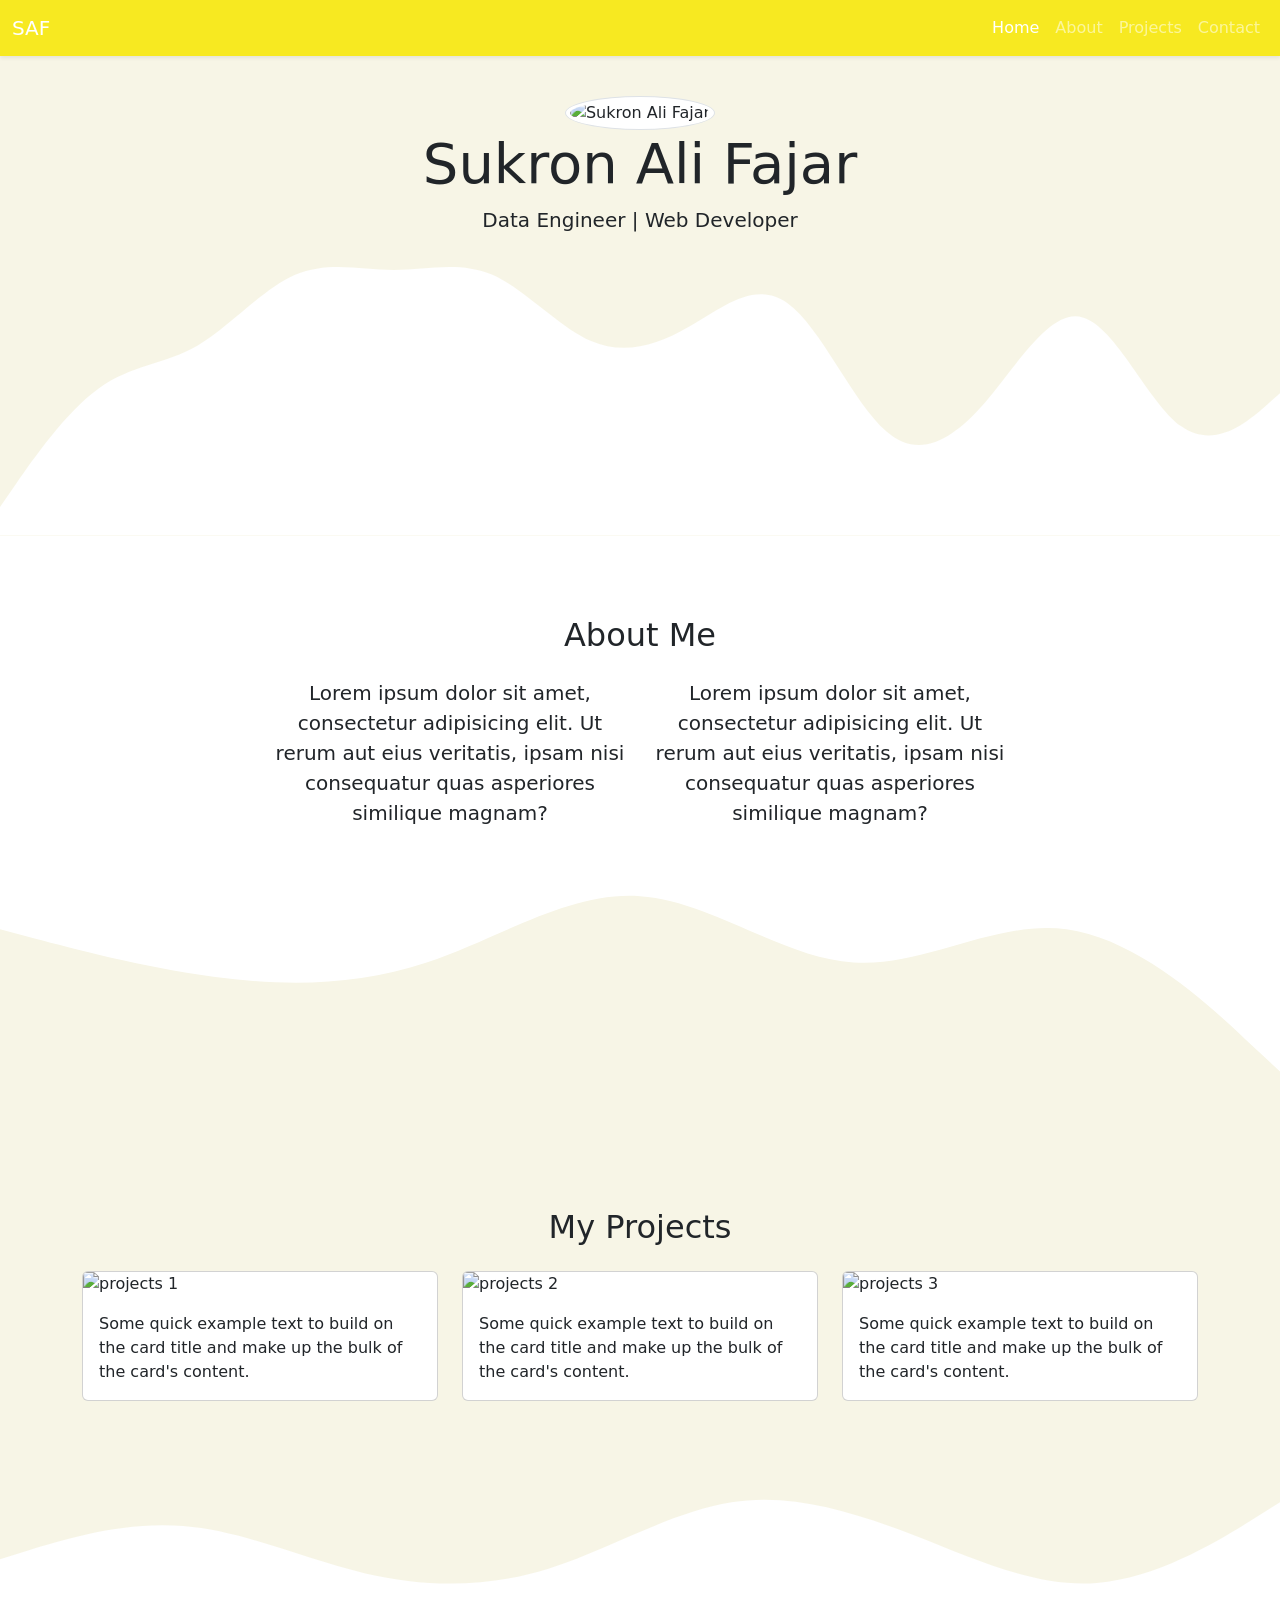
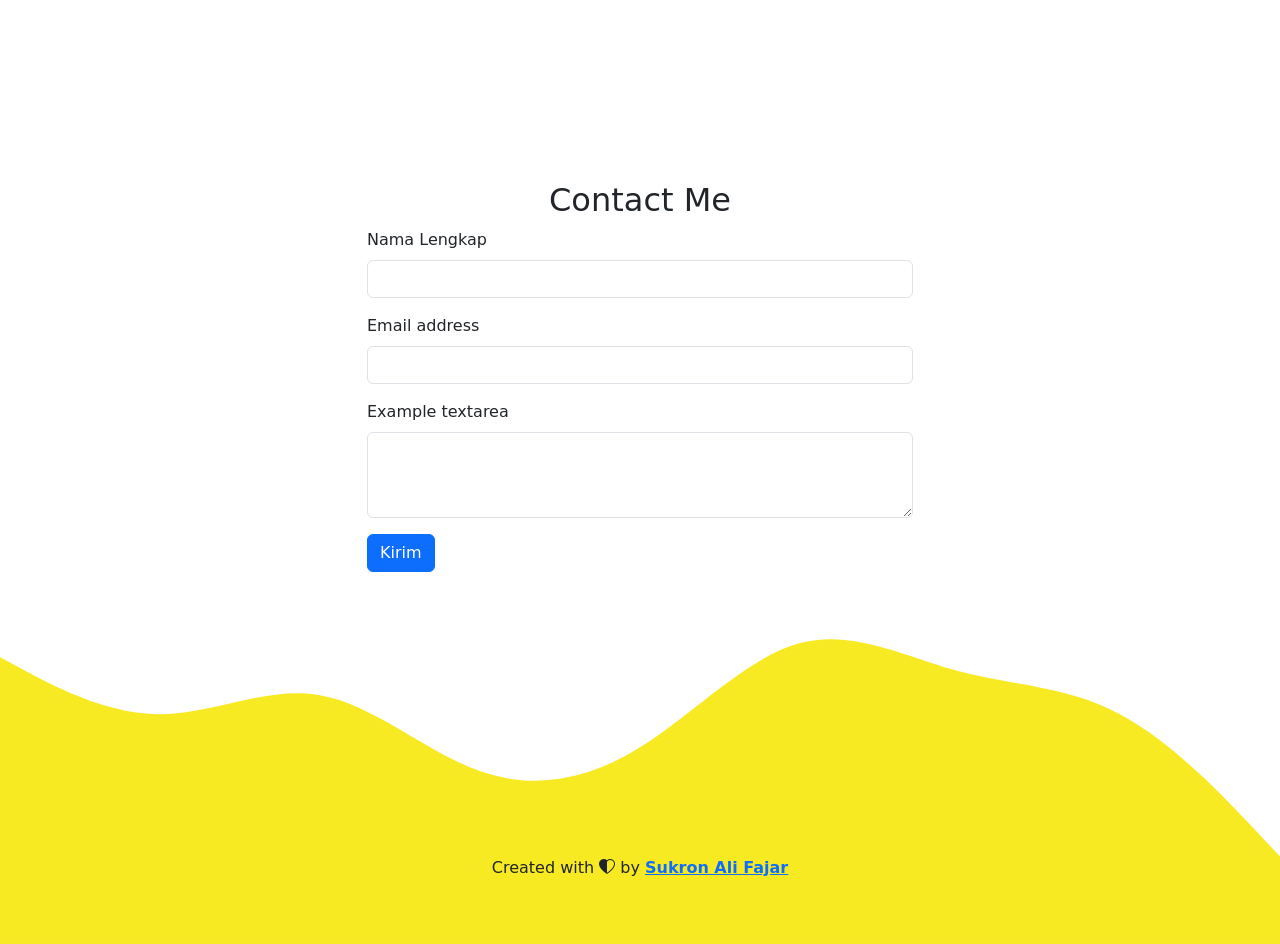
==== index.html @ bf6272d0 "first commit" ====
<!DOCTYPE html>
<html lang="en">
  <head>
    <!-- Required meta tags -->
    <meta charset="utf-8" />
    <meta name="viewport" content="width=device-width, initial-scale=1" />

    <!-- Bootstrap CSS -->
    <link href="https://cdn.jsdelivr.net/npm/bootstrap@5.0.0-beta2/dist/css/bootstrap.min.css" rel="stylesheet" integrity="sha384-BmbxuPwQa2lc/FVzBcNJ7UAyJxM6wuqIj61tLrc4wSX0szH/Ev+nYRRuWlolflfl" crossorigin="anonymous" />
    <!-- Bootstrap Icon -->
    <link rel="stylesheet" href="https://cdn.jsdelivr.net/npm/bootstrap-icons@1.4.0/font/bootstrap-icons.css" />
    <!-- My CSS -->
    <link rel="stylesheet" href="style.css" />
    <title>SAF Portofolio</title>
  </head>
  <body id="home">
    <!-- Navbar -->
    <nav class="navbar navbar-expand-lg navbar-dark fixed-top shadow-sm" style="background-color: #f7e80ee8">
      <div class="container-fluid">
        <a class="navbar-brand" href="#">SAF</a>
        <button class="navbar-toggler" type="button" data-bs-toggle="collapse" data-bs-target="#navbarNav" aria-controls="navbarNav" aria-expanded="false" aria-label="Toggle navigation">
          <span class="navbar-toggler-icon"></span>
        </button>
        <div class="collapse navbar-collapse" id="navbarNav">
          <ul class="navbar-nav ms-auto">
            <li class="nav-item">
              <a class="nav-link active" aria-current="page" href="#home">Home</a>
            </li>
            <li class="nav-item">
              <a class="nav-link" href="#about">About</a>
            </li>
            <li class="nav-item">
              <a class="nav-link" href="#projects">Projects</a>
            </li>
            <li class="nav-item">
              <a class="nav-link" href="#contact">Contact</a>
            </li>
          </ul>
        </div>
      </div>
    </nav>
    <!-- Akhir Navbar -->

    <!-- Jumbroton -->
    <section class="jumbotron text-center">
      <img src="Img/profile.jpg" alt="Sukron Ali Fajar" width="200" class="rounded-circle img-thumbnail" />
      <h1 class="display-4">Sukron Ali Fajar</h1>
      <p class="lead">Data Engineer | Web Developer</p>
      <svg xmlns="http://www.w3.org/2000/svg" viewBox="0 0 1440 320">
        <path
          fill="#ffff"
          fill-opacity="1"
          d="M0,288L18.5,261.3C36.9,235,74,181,111,154.7C147.7,128,185,128,222,106.7C258.5,85,295,43,332,26.7C369.2,11,406,21,443,21.3C480,21,517,11,554,26.7C590.8,43,628,85,665,101.3C701.5,117,738,107,775,85.3C812.3,64,849,32,886,58.7C923.1,85,960,171,997,202.7C1033.8,235,1071,213,1108,170.7C1144.6,128,1182,64,1218,74.7C1255.4,85,1292,171,1329,197.3C1366.2,224,1403,192,1422,176L1440,160L1440,320L1421.5,320C1403.1,320,1366,320,1329,320C1292.3,320,1255,320,1218,320C1181.5,320,1145,320,1108,320C1070.8,320,1034,320,997,320C960,320,923,320,886,320C849.2,320,812,320,775,320C738.5,320,702,320,665,320C627.7,320,591,320,554,320C516.9,320,480,320,443,320C406.2,320,369,320,332,320C295.4,320,258,320,222,320C184.6,320,148,320,111,320C73.8,320,37,320,18,320L0,320Z"
        ></path>
      </svg>
    </section>
    <!-- Jumbroton Akhrir -->

    <!-- About -->
    <section id="about">
      <div class="container">
        <div class="row text-center mb-3">
          <div class="col">
            <h2>About Me</h2>
          </div>
        </div>
        <div class="row justify-content-center fs-5 text-center">
          <div class="col-md-4">
            <p>Lorem ipsum dolor sit amet, consectetur adipisicing elit. Ut rerum aut eius veritatis, ipsam nisi consequatur quas asperiores similique magnam?</p>
          </div>
          <div class="col-md-4">
            <p>Lorem ipsum dolor sit amet, consectetur adipisicing elit. Ut rerum aut eius veritatis, ipsam nisi consequatur quas asperiores similique magnam?</p>
          </div>
        </div>
      </div>

      <svg xmlns="http://www.w3.org/2000/svg" viewBox="0 0 1440 320">
        <path
          fill="#f7f5e6"
          fill-opacity="1"
          d="M0,96L40,106.7C80,117,160,139,240,149.3C320,160,400,160,480,133.3C560,107,640,53,720,58.7C800,64,880,128,960,133.3C1040,139,1120,85,1200,96C1280,107,1360,181,1400,218.7L1440,256L1440,320L1400,320C1360,320,1280,320,1200,320C1120,320,1040,320,960,320C880,320,800,320,720,320C640,320,560,320,480,320C400,320,320,320,240,320C160,320,80,320,40,320L0,320Z"
        ></path>
      </svg>
    </section>
    <!-- Akhir About -->

    <!-- Projects -->
    <section id="projects">
      <div class="container">
        <div class="row">
          <div class="col text-center mb-3">
            <h2>My Projects</h2>
          </div>
        </div>
        <div class="row">
          <div class="col-md-4 mb-3">
            <div class="card">
              <img src="Img/banchees.png" class="card-img-top" alt="projects 1" />
              <div class="card-body">
                <p class="card-text">Some quick example text to build on the card title and make up the bulk of the card's content.</p>
              </div>
            </div>
          </div>

          <div class="col-md-4 mb-3">
            <div class="card">
              <img src="Img/banchees.png" class="card-img-top" alt="projects 2" />
              <div class="card-body">
                <p class="card-text">Some quick example text to build on the card title and make up the bulk of the card's content.</p>
              </div>
            </div>
          </div>
          <div class="col-md-4 mb-3">
            <div class="card">
              <img src="Img/banchees.png" class="card-img-top" alt="projects 3" />
              <div class="card-body">
                <p class="card-text">Some quick example text to build on the card title and make up the bulk of the card's content.</p>
              </div>
            </div>
          </div>
        </div>
      </div>
      <svg xmlns="http://www.w3.org/2000/svg" viewBox="0 0 1440 320">
        <path
          fill="#ffff"
          fill-opacity="1"
          d="M0,160L34.3,149.3C68.6,139,137,117,206,122.7C274.3,128,343,160,411,176C480,192,549,192,617,170.7C685.7,149,754,107,823,96C891.4,85,960,107,1029,133.3C1097.1,160,1166,192,1234,186.7C1302.9,181,1371,139,1406,117.3L1440,96L1440,320L1405.7,320C1371.4,320,1303,320,1234,320C1165.7,320,1097,320,1029,320C960,320,891,320,823,320C754.3,320,686,320,617,320C548.6,320,480,320,411,320C342.9,320,274,320,206,320C137.1,320,69,320,34,320L0,320Z"
        ></path>
      </svg>
    </section>
    <!-- Akhir Project -->

    <!-- Contact -->

    <section id="contact">
      <div class="container">
        <div class="row text-center">
          <div class="col">
            <h2>Contact Me</h2>
          </div>
        </div>
        <div class="row justify-content-center">
          <div class="col-6">
            <form name="submit-to-google-sheet">
              <div class="mb-3">
                <label for="name" class="form-label">Nama Lengkap</label>
                <input type="text" class="form-control" id="name" aria-describedby="nama lengkap" name="nama" />
              </div>
              <div class="mb-3">
                <label for="email" class="form-label">Email address</label>
                <input type="email" class="form-control" id="email" aria-describedby="email" name="email" />
              </div>
              <div class="mb-3">
                <label for="pesan" class="form-label">Example textarea</label>
                <textarea class="form-control" id="pesan" rows="3" name="pesan"></textarea>
              </div>

              <button type="submit" class="btn btn-primary">Kirim</button>
            </form>
          </div>
        </div>
      </div>
      <svg xmlns="http://www.w3.org/2000/svg" viewBox="0 0 1440 320">
        <path
          fill="#f7e80ee8"
          fill-opacity="1"
          d="M0,96L30,112C60,128,120,160,180,160C240,160,300,128,360,138.7C420,149,480,203,540,224C600,245,660,235,720,197.3C780,160,840,96,900,80C960,64,1020,96,1080,112C1140,128,1200,128,1260,160C1320,192,1380,256,1410,288L1440,320L1440,320L1410,320C1380,320,1320,320,1260,320C1200,320,1140,320,1080,320C1020,320,960,320,900,320C840,320,780,320,720,320C660,320,600,320,540,320C480,320,420,320,360,320C300,320,240,320,180,320C120,320,60,320,30,320L0,320Z"
        ></path>
      </svg>
    </section>
    <!-- Contact Akhri -->

    <!-- footer -->
    <footer class="text-center pb-5" style="background-color: #f7e80ee8">
      <p>Created with <i class="bi bi-heart-half"></i> by <a href="https://www.instagram.com/sukron.f" class="fw-bold">Sukron Ali Fajar</a></p>
    </footer>

    <!-- Akhir footer -->
    <script src="https://cdn.jsdelivr.net/npm/bootstrap@5.0.0-beta2/dist/js/bootstrap.bundle.min.js" integrity="sha384-b5kHyXgcpbZJO/tY9Ul7kGkf1S0CWuKcCD38l8YkeH8z8QjE0GmW1gYU5S9FOnJ0" crossorigin="anonymous"></script>

    <!-- Option 2: Separate Popper and Bootstrap JS -->
    <!--
    <script src="https://cdn.jsdelivr.net/npm/@popperjs/core@2.6.0/dist/umd/popper.min.js" integrity="sha384-KsvD1yqQ1/1+IA7gi3P0tyJcT3vR+NdBTt13hSJ2lnve8agRGXTTyNaBYmCR/Nwi" crossorigin="anonymous"></script>
    <script src="https://cdn.jsdelivr.net/npm/bootstrap@5.0.0-beta2/dist/js/bootstrap.min.js" integrity="sha384-nsg8ua9HAw1y0W1btsyWgBklPnCUAFLuTMS2G72MMONqmOymq585AcH49TLBQObG" crossorigin="anonymous"></script>
    -->
    <script>
      const scriptURL = "<https://script.google.com/a/macros/student.uksw.edu/s/AKfycbycVsDBk3wT_Bz18pX8VZkDA_0uEOrEy9kIP4uks7bCQbLTOL9DwEVo30F-hDnqKts0/exec>";
      const form = document.forms["submit-to-google-sheet"];

      form.addEventListener("submit", (e) => {
        e.preventDefault();
        fetch(scriptURL, { method: "POST", body: new FormData(form) })
          .then((response) => console.log("Success!", response))
          .catch((error) => console.error("Error!", error.message));
      });
    </script>
  </body>
</html>
---- style.css ----
/* body {
  min-height: 2000px;
} */

.jumbotron {
  padding-top: 6rem;
  background-color: #f7f5e6;
}

#projects {
  background-color: #f7f5e6;
}

section {
  padding-top: 5rem;
}
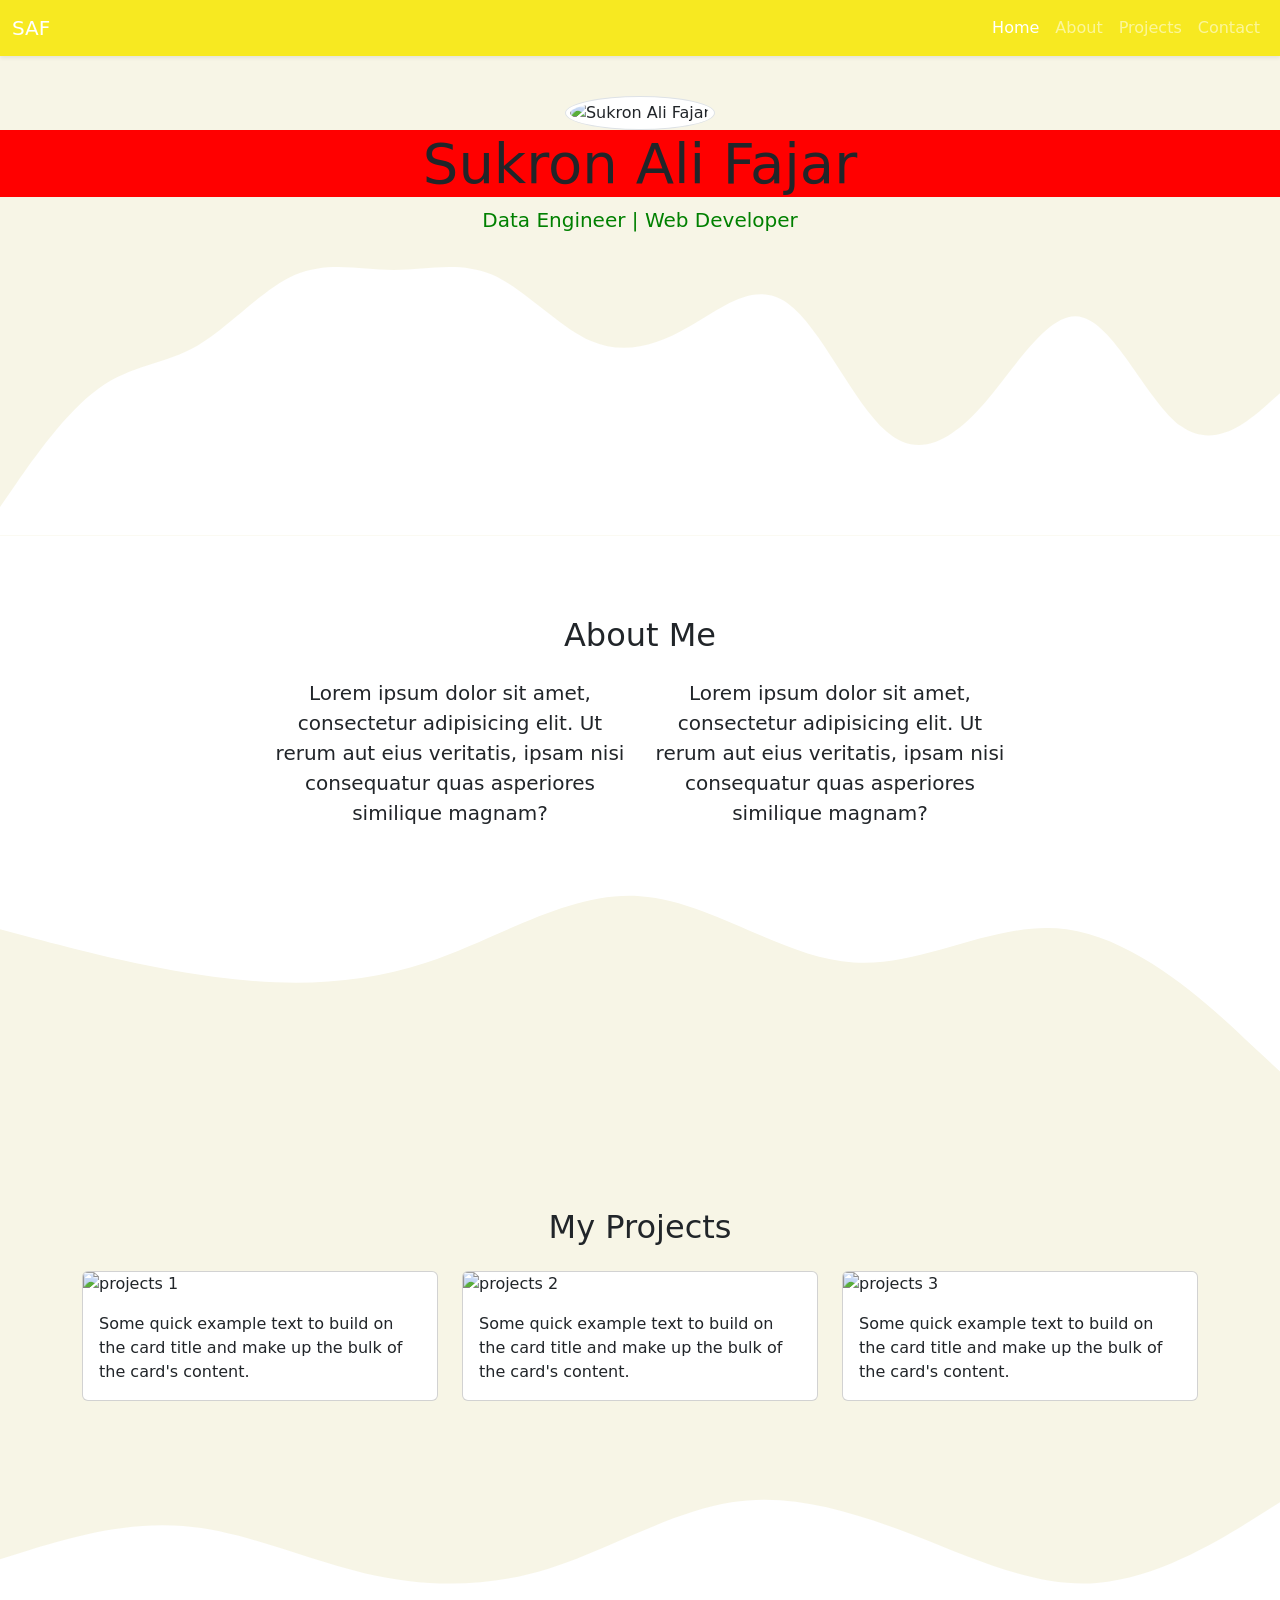
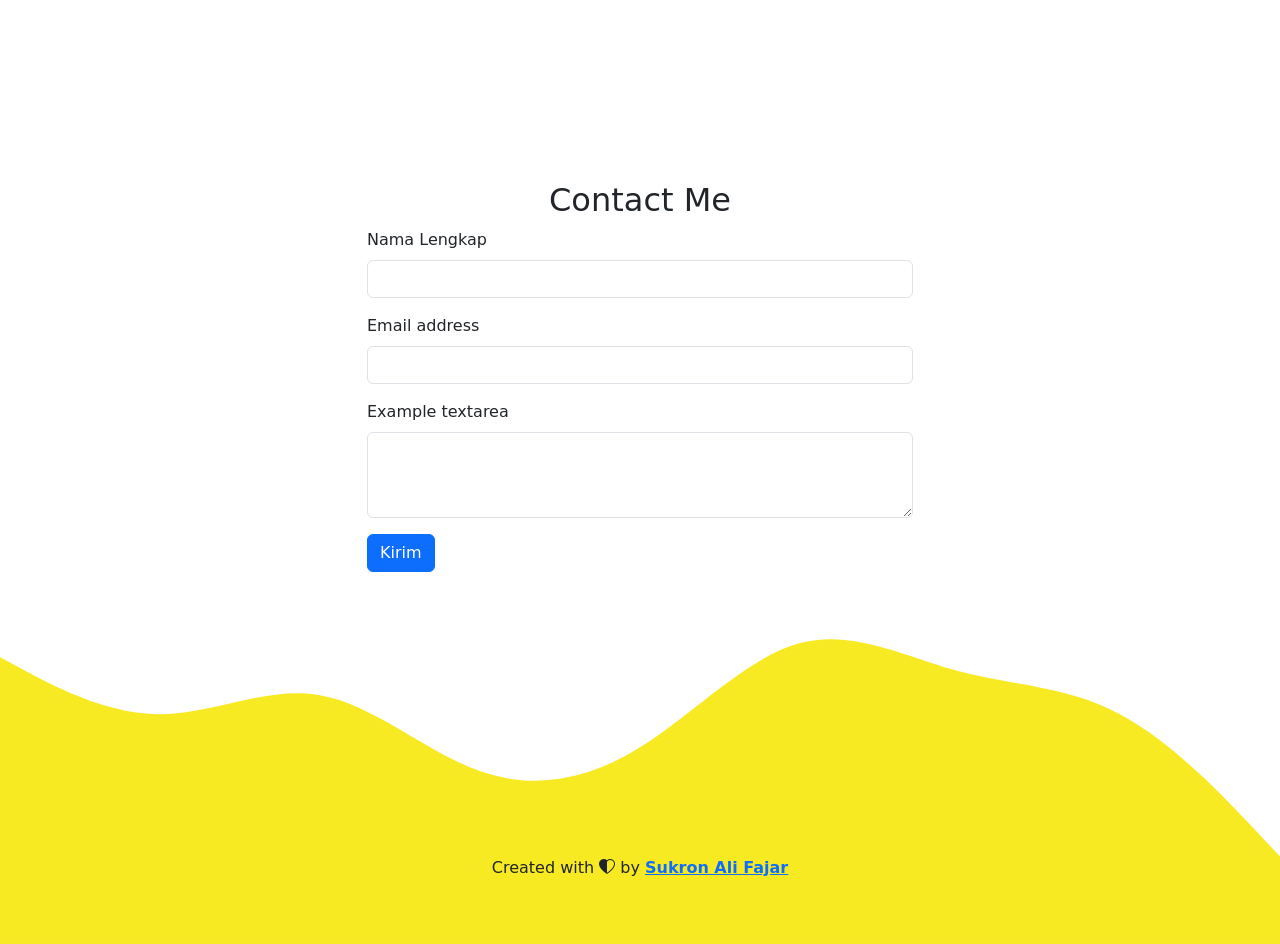
==== commit 4144f4d9: "card css" ====
--- a/index.html
+++ b/index.html
@@ -45,7 +45,7 @@
     <section class="jumbotron text-center">
       <img src="Img/profile.jpg" alt="Sukron Ali Fajar" width="200" class="rounded-circle img-thumbnail" />
       <h1 class="display-4">Sukron Ali Fajar</h1>
-      <p class="lead">Data Engineer | Web Developer</p>
+      <p class="lead" style="color: green">Data Engineer | Web Developer</p>
       <svg xmlns="http://www.w3.org/2000/svg" viewBox="0 0 1440 320">
         <path
           fill="#ffff"
--- a/style.css
+++ b/style.css
@@ -14,3 +14,11 @@
 section {
   padding-top: 5rem;
 }
+
+h1 {
+  background-color: red;
+}
+
+/* p {
+  background-color: blue;
+} */
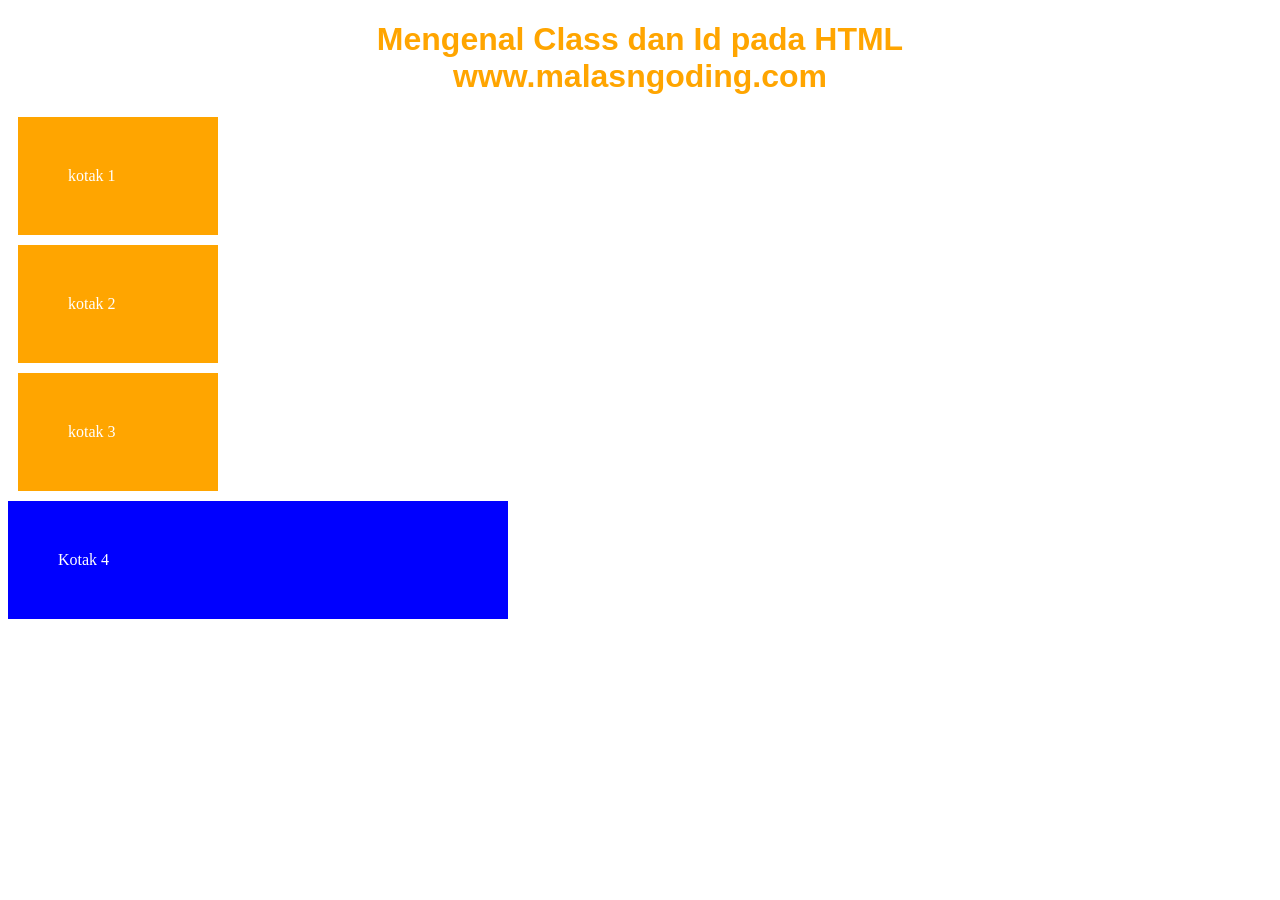
==== commit 66100593: "hub html and css" ====
--- a/index.html
+++ b/index.html
@@ -1,198 +1,20 @@
 <!DOCTYPE html>
 <html lang="en">
   <head>
-    <!-- Required meta tags -->
-    <meta charset="utf-8" />
-    <meta name="viewport" content="width=device-width, initial-scale=1" />
+    <meta charset="UTF-8" />
+    <meta http-equiv="X-UA-Compatible" content="IE=edge" />
+    <meta name="viewport" content="width=device-width, initial-scale=1.0" />
+    <link rel="stylesheet" type="text/css" href="style.css" />
+    <title>Document</title>
+  </head>
+  <body>
+    <h1>Mengenal Class dan Id pada HTML<br />www.malasngoding.com</h1>
+    <!-- contoh penggunaan class -->
+    <div class="kotak">kotak 1</div>
+    <div class="kotak">kotak 2</div>
+    <div class="kotak">kotak 3</div>
 
-    <!-- Bootstrap CSS -->
-    <link href="https://cdn.jsdelivr.net/npm/bootstrap@5.0.0-beta2/dist/css/bootstrap.min.css" rel="stylesheet" integrity="sha384-BmbxuPwQa2lc/FVzBcNJ7UAyJxM6wuqIj61tLrc4wSX0szH/Ev+nYRRuWlolflfl" crossorigin="anonymous" />
-    <!-- Bootstrap Icon -->
-    <link rel="stylesheet" href="https://cdn.jsdelivr.net/npm/bootstrap-icons@1.4.0/font/bootstrap-icons.css" />
-    <!-- My CSS -->
-    <link rel="stylesheet" href="style.css" />
-    <title>SAF Portofolio</title>
-  </head>
-  <body id="home">
-    <!-- Navbar -->
-    <nav class="navbar navbar-expand-lg navbar-dark fixed-top shadow-sm" style="background-color: #f7e80ee8">
-      <div class="container-fluid">
-        <a class="navbar-brand" href="#">SAF</a>
-        <button class="navbar-toggler" type="button" data-bs-toggle="collapse" data-bs-target="#navbarNav" aria-controls="navbarNav" aria-expanded="false" aria-label="Toggle navigation">
-          <span class="navbar-toggler-icon"></span>
-        </button>
-        <div class="collapse navbar-collapse" id="navbarNav">
-          <ul class="navbar-nav ms-auto">
-            <li class="nav-item">
-              <a class="nav-link active" aria-current="page" href="#home">Home</a>
-            </li>
-            <li class="nav-item">
-              <a class="nav-link" href="#about">About</a>
-            </li>
-            <li class="nav-item">
-              <a class="nav-link" href="#projects">Projects</a>
-            </li>
-            <li class="nav-item">
-              <a class="nav-link" href="#contact">Contact</a>
-            </li>
-          </ul>
-        </div>
-      </div>
-    </nav>
-    <!-- Akhir Navbar -->
-
-    <!-- Jumbroton -->
-    <section class="jumbotron text-center">
-      <img src="Img/profile.jpg" alt="Sukron Ali Fajar" width="200" class="rounded-circle img-thumbnail" />
-      <h1 class="display-4">Sukron Ali Fajar</h1>
-      <p class="lead" style="color: green">Data Engineer | Web Developer</p>
-      <svg xmlns="http://www.w3.org/2000/svg" viewBox="0 0 1440 320">
-        <path
-          fill="#ffff"
-          fill-opacity="1"
-          d="M0,288L18.5,261.3C36.9,235,74,181,111,154.7C147.7,128,185,128,222,106.7C258.5,85,295,43,332,26.7C369.2,11,406,21,443,21.3C480,21,517,11,554,26.7C590.8,43,628,85,665,101.3C701.5,117,738,107,775,85.3C812.3,64,849,32,886,58.7C923.1,85,960,171,997,202.7C1033.8,235,1071,213,1108,170.7C1144.6,128,1182,64,1218,74.7C1255.4,85,1292,171,1329,197.3C1366.2,224,1403,192,1422,176L1440,160L1440,320L1421.5,320C1403.1,320,1366,320,1329,320C1292.3,320,1255,320,1218,320C1181.5,320,1145,320,1108,320C1070.8,320,1034,320,997,320C960,320,923,320,886,320C849.2,320,812,320,775,320C738.5,320,702,320,665,320C627.7,320,591,320,554,320C516.9,320,480,320,443,320C406.2,320,369,320,332,320C295.4,320,258,320,222,320C184.6,320,148,320,111,320C73.8,320,37,320,18,320L0,320Z"
-        ></path>
-      </svg>
-    </section>
-    <!-- Jumbroton Akhrir -->
-
-    <!-- About -->
-    <section id="about">
-      <div class="container">
-        <div class="row text-center mb-3">
-          <div class="col">
-            <h2>About Me</h2>
-          </div>
-        </div>
-        <div class="row justify-content-center fs-5 text-center">
-          <div class="col-md-4">
-            <p>Lorem ipsum dolor sit amet, consectetur adipisicing elit. Ut rerum aut eius veritatis, ipsam nisi consequatur quas asperiores similique magnam?</p>
-          </div>
-          <div class="col-md-4">
-            <p>Lorem ipsum dolor sit amet, consectetur adipisicing elit. Ut rerum aut eius veritatis, ipsam nisi consequatur quas asperiores similique magnam?</p>
-          </div>
-        </div>
-      </div>
-
-      <svg xmlns="http://www.w3.org/2000/svg" viewBox="0 0 1440 320">
-        <path
-          fill="#f7f5e6"
-          fill-opacity="1"
-          d="M0,96L40,106.7C80,117,160,139,240,149.3C320,160,400,160,480,133.3C560,107,640,53,720,58.7C800,64,880,128,960,133.3C1040,139,1120,85,1200,96C1280,107,1360,181,1400,218.7L1440,256L1440,320L1400,320C1360,320,1280,320,1200,320C1120,320,1040,320,960,320C880,320,800,320,720,320C640,320,560,320,480,320C400,320,320,320,240,320C160,320,80,320,40,320L0,320Z"
-        ></path>
-      </svg>
-    </section>
-    <!-- Akhir About -->
-
-    <!-- Projects -->
-    <section id="projects">
-      <div class="container">
-        <div class="row">
-          <div class="col text-center mb-3">
-            <h2>My Projects</h2>
-          </div>
-        </div>
-        <div class="row">
-          <div class="col-md-4 mb-3">
-            <div class="card">
-              <img src="Img/banchees.png" class="card-img-top" alt="projects 1" />
-              <div class="card-body">
-                <p class="card-text">Some quick example text to build on the card title and make up the bulk of the card's content.</p>
-              </div>
-            </div>
-          </div>
-
-          <div class="col-md-4 mb-3">
-            <div class="card">
-              <img src="Img/banchees.png" class="card-img-top" alt="projects 2" />
-              <div class="card-body">
-                <p class="card-text">Some quick example text to build on the card title and make up the bulk of the card's content.</p>
-              </div>
-            </div>
-          </div>
-          <div class="col-md-4 mb-3">
-            <div class="card">
-              <img src="Img/banchees.png" class="card-img-top" alt="projects 3" />
-              <div class="card-body">
-                <p class="card-text">Some quick example text to build on the card title and make up the bulk of the card's content.</p>
-              </div>
-            </div>
-          </div>
-        </div>
-      </div>
-      <svg xmlns="http://www.w3.org/2000/svg" viewBox="0 0 1440 320">
-        <path
-          fill="#ffff"
-          fill-opacity="1"
-          d="M0,160L34.3,149.3C68.6,139,137,117,206,122.7C274.3,128,343,160,411,176C480,192,549,192,617,170.7C685.7,149,754,107,823,96C891.4,85,960,107,1029,133.3C1097.1,160,1166,192,1234,186.7C1302.9,181,1371,139,1406,117.3L1440,96L1440,320L1405.7,320C1371.4,320,1303,320,1234,320C1165.7,320,1097,320,1029,320C960,320,891,320,823,320C754.3,320,686,320,617,320C548.6,320,480,320,411,320C342.9,320,274,320,206,320C137.1,320,69,320,34,320L0,320Z"
-        ></path>
-      </svg>
-    </section>
-    <!-- Akhir Project -->
-
-    <!-- Contact -->
-
-    <section id="contact">
-      <div class="container">
-        <div class="row text-center">
-          <div class="col">
-            <h2>Contact Me</h2>
-          </div>
-        </div>
-        <div class="row justify-content-center">
-          <div class="col-6">
-            <form name="submit-to-google-sheet">
-              <div class="mb-3">
-                <label for="name" class="form-label">Nama Lengkap</label>
-                <input type="text" class="form-control" id="name" aria-describedby="nama lengkap" name="nama" />
-              </div>
-              <div class="mb-3">
-                <label for="email" class="form-label">Email address</label>
-                <input type="email" class="form-control" id="email" aria-describedby="email" name="email" />
-              </div>
-              <div class="mb-3">
-                <label for="pesan" class="form-label">Example textarea</label>
-                <textarea class="form-control" id="pesan" rows="3" name="pesan"></textarea>
-              </div>
-
-              <button type="submit" class="btn btn-primary">Kirim</button>
-            </form>
-          </div>
-        </div>
-      </div>
-      <svg xmlns="http://www.w3.org/2000/svg" viewBox="0 0 1440 320">
-        <path
-          fill="#f7e80ee8"
-          fill-opacity="1"
-          d="M0,96L30,112C60,128,120,160,180,160C240,160,300,128,360,138.7C420,149,480,203,540,224C600,245,660,235,720,197.3C780,160,840,96,900,80C960,64,1020,96,1080,112C1140,128,1200,128,1260,160C1320,192,1380,256,1410,288L1440,320L1440,320L1410,320C1380,320,1320,320,1260,320C1200,320,1140,320,1080,320C1020,320,960,320,900,320C840,320,780,320,720,320C660,320,600,320,540,320C480,320,420,320,360,320C300,320,240,320,180,320C120,320,60,320,30,320L0,320Z"
-        ></path>
-      </svg>
-    </section>
-    <!-- Contact Akhri -->
-
-    <!-- footer -->
-    <footer class="text-center pb-5" style="background-color: #f7e80ee8">
-      <p>Created with <i class="bi bi-heart-half"></i> by <a href="https://www.instagram.com/sukron.f" class="fw-bold">Sukron Ali Fajar</a></p>
-    </footer>
-
-    <!-- Akhir footer -->
-    <script src="https://cdn.jsdelivr.net/npm/bootstrap@5.0.0-beta2/dist/js/bootstrap.bundle.min.js" integrity="sha384-b5kHyXgcpbZJO/tY9Ul7kGkf1S0CWuKcCD38l8YkeH8z8QjE0GmW1gYU5S9FOnJ0" crossorigin="anonymous"></script>
-
-    <!-- Option 2: Separate Popper and Bootstrap JS -->
-    <!--
-    <script src="https://cdn.jsdelivr.net/npm/@popperjs/core@2.6.0/dist/umd/popper.min.js" integrity="sha384-KsvD1yqQ1/1+IA7gi3P0tyJcT3vR+NdBTt13hSJ2lnve8agRGXTTyNaBYmCR/Nwi" crossorigin="anonymous"></script>
-    <script src="https://cdn.jsdelivr.net/npm/bootstrap@5.0.0-beta2/dist/js/bootstrap.min.js" integrity="sha384-nsg8ua9HAw1y0W1btsyWgBklPnCUAFLuTMS2G72MMONqmOymq585AcH49TLBQObG" crossorigin="anonymous"></script>
-    -->
-    <script>
-      const scriptURL = "<https://script.google.com/a/macros/student.uksw.edu/s/AKfycbycVsDBk3wT_Bz18pX8VZkDA_0uEOrEy9kIP4uks7bCQbLTOL9DwEVo30F-hDnqKts0/exec>";
-      const form = document.forms["submit-to-google-sheet"];
-
-      form.addEventListener("submit", (e) => {
-        e.preventDefault();
-        fetch(scriptURL, { method: "POST", body: new FormData(form) })
-          .then((response) => console.log("Success!", response))
-          .catch((error) => console.error("Error!", error.message));
-      });
-    </script>
+    <!-- contoh penggunaan id -->
+    <div id="kotak">Kotak 4</div>
   </body>
 </html>
--- a/style.css
+++ b/style.css
@@ -16,9 +16,42 @@
 }
 
 h1 {
-  background-color: red;
+  color: orange;
+  font-family: sans-serif;
+  text-align: center;
 }
 
-/* p {
-  background-color: blue;
-} */
+.kotak {
+  padding: 50px;
+  width: 100px;
+  color: #fff;
+  margin: 10px;
+  background: orange;
+}
+
+#kotak {
+  width: 400px;
+  color: #fff;
+  background: blue;
+  padding: 50px;
+}
+h1 {
+  color: orange;
+  font-family: sans-serif;
+  text-align: center;
+}
+
+.kotak {
+  padding: 50px;
+  width: 100px;
+  color: #fff;
+  margin: 10px;
+  background: orange;
+}
+
+#kotak {
+  width: 400px;
+  color: #fff;
+  background: blue;
+  padding: 50px;
+}
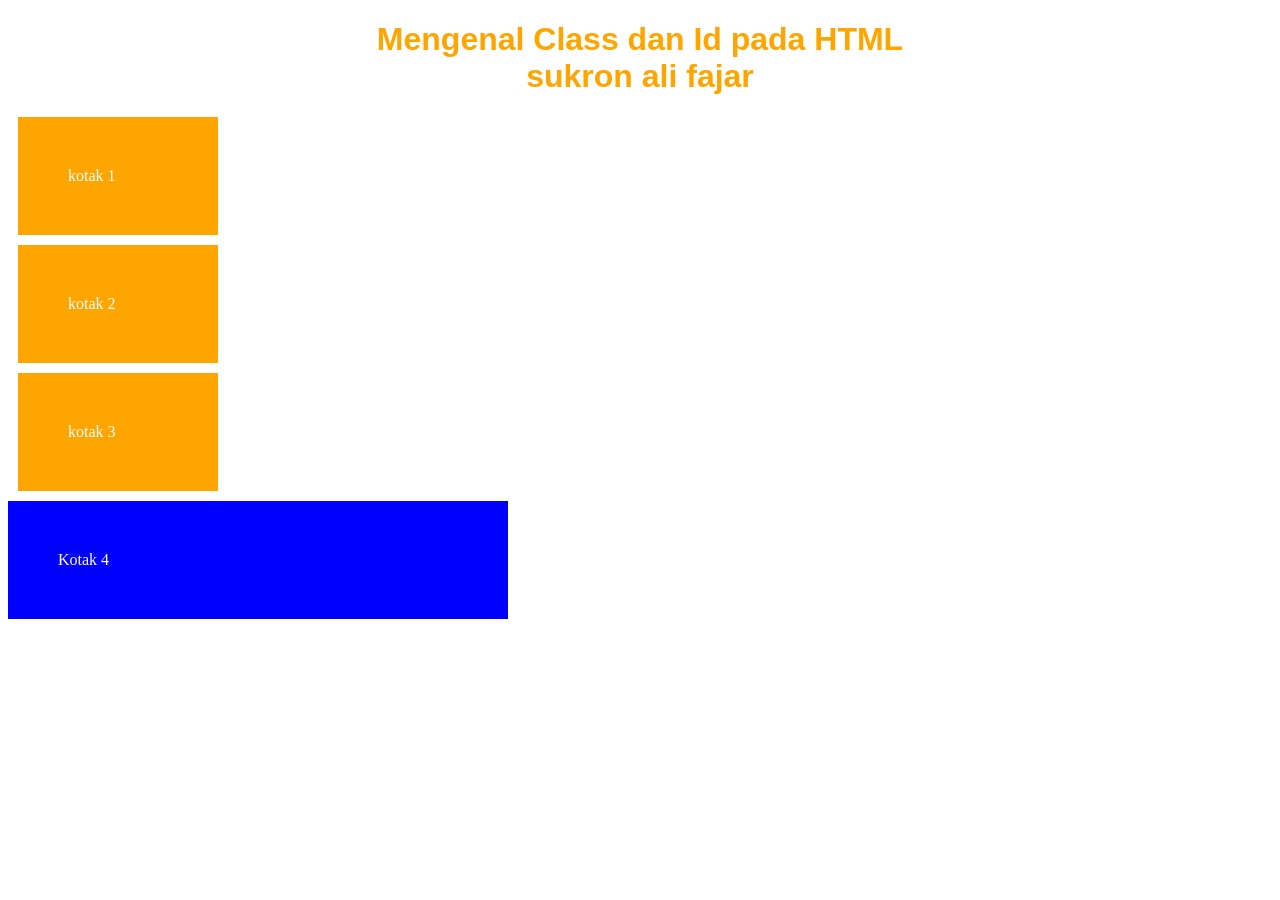
==== commit 62f7e12e: "maintance" ====
--- a/index.html
+++ b/index.html
@@ -8,7 +8,7 @@
     <title>Document</title>
   </head>
   <body>
-    <h1>Mengenal Class dan Id pada HTML<br />www.malasngoding.com</h1>
+    <h1>Mengenal Class dan Id pada HTML<br />sukron ali fajar</h1>
     <!-- contoh penggunaan class -->
     <div class="kotak">kotak 1</div>
     <div class="kotak">kotak 2</div>
